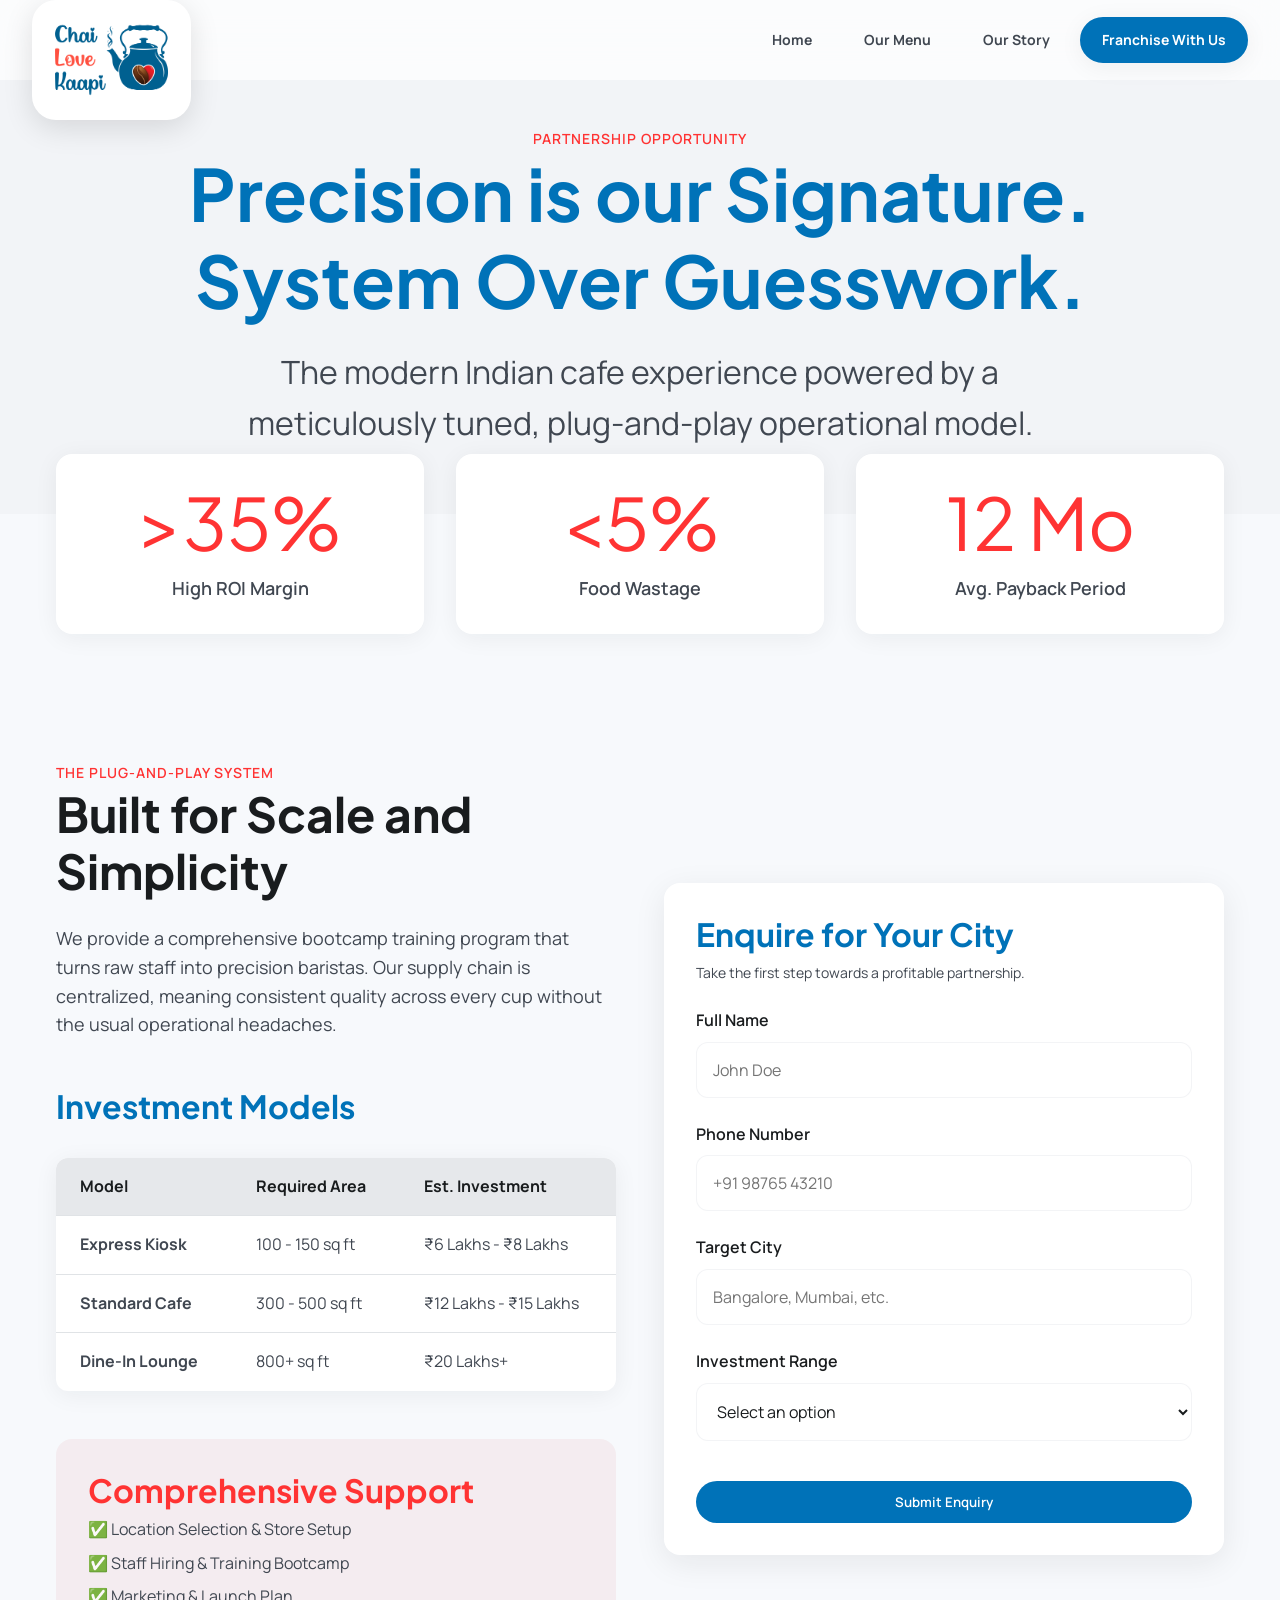
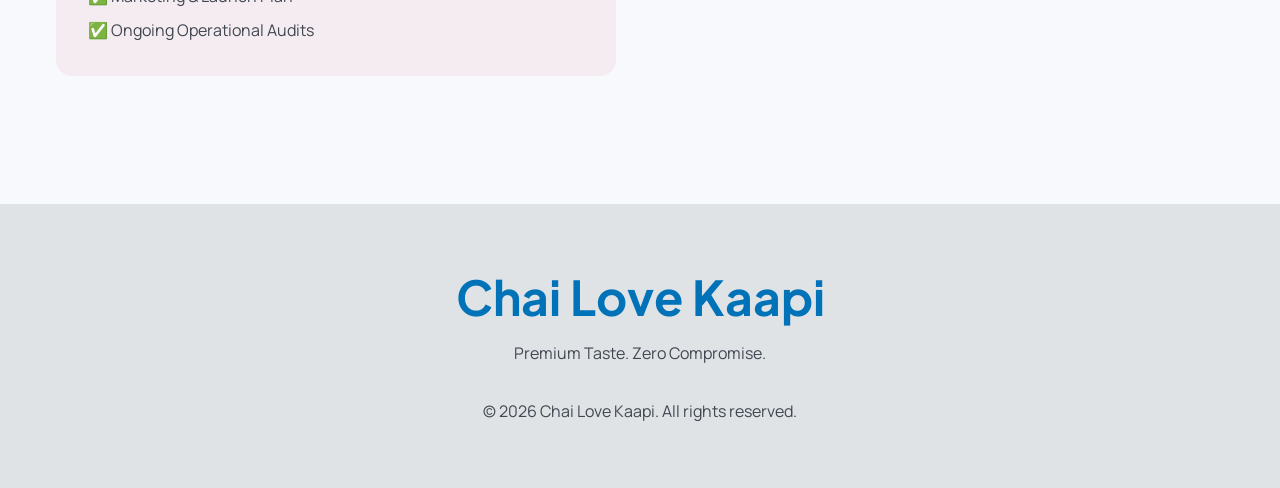
==== franchise/index.html @ 34c56fc8 "restructred folder path for better URL" ====
<!DOCTYPE html>
<html lang="en">
<head>
    <meta charset="UTF-8">
    <meta name="viewport" content="width=device-width, initial-scale=1.0">
    <title>Franchise With Us | Chai Love Kaapi</title>
    <link rel="stylesheet" href="../css/design-system.css">
    <link rel="stylesheet" href="../css/styles.css">
    <style>
        .franchise-header {
            background-color: var(--color-surface-container-low);
            padding: calc(var(--spacing-24) + var(--spacing-8)) 0 var(--spacing-16);
            text-align: center;
        }

        .franchise-header h1 {
            color: var(--color-primary);
        }

        .metric-box {
            text-align: center;
            padding: var(--spacing-8);
            background: var(--color-surface-container-lowest);
            border-radius: var(--radius-lg);
            transition: transform 0.3s;
        }

        .metric-box:hover {
            transform: translateY(-4px);
            box-shadow: var(--shadow-ambient-lg);
        }

        .metric-value {
            font-size: var(--font-size-display-lg);
            font-family: var(--font-family-headline);
            color: var(--color-secondary);
            line-height: 1;
            margin-bottom: var(--spacing-4);
        }

        .metric-label {
            font-size: var(--font-size-body-lg);
            font-weight: 600;
        }

        .model-container {
            display: flex;
            flex-wrap: wrap;
            gap: var(--spacing-12);
            align-items: center;
        }

        .model-info, .model-form {
            flex: 1;
            min-width: 300px;
        }

        .investment-table {
            width: 100%;
            border-collapse: collapse;
            margin-top: var(--spacing-8);
            background: var(--color-surface-container-lowest);
            border-radius: var(--radius-md);
            overflow: hidden;
            box-shadow: var(--shadow-ambient);
        }

        .investment-table th, .investment-table td {
            padding: var(--spacing-4) var(--spacing-6);
            text-align: left;
            border-bottom: 1px solid var(--color-surface-container-highest);
        }

        .investment-table th {
            background-color: var(--color-surface-container-high);
            font-weight: 700;
            color: var(--color-on-surface);
        }

        .investment-table tr:last-child td {
            border-bottom: none;
        }

        .sticky-form-wrapper {
            position: sticky;
            top: 100px;
            background: var(--color-surface-container-lowest);
            padding: var(--spacing-8);
            border-radius: var(--radius-lg);
            box-shadow: var(--shadow-ambient-lg);
        }

        .form-group {
            margin-bottom: var(--spacing-6);
        }

        .form-group label {
            display: block;
            margin-bottom: var(--spacing-2);
            font-family: var(--font-family-body);
            font-weight: 600;
            color: var(--color-on-surface);
        }
        
    </style>
</head>
<body>

    <!-- Navigation -->
    <nav class="glass-nav">
        <div class="logo">
            <a href="../">
                <img src="../images/logo.png" alt="Chai Love Kaapi Logo" class="protruding-logo">
            </a>
        </div>
        <div class="nav-links">
            <a href="../" class="nav-item">Home</a>
            <a href="../menu/" class="nav-item">Our Menu</a>
            <a href="../story/" class="nav-item">Our Story</a>
            <a href="./" class="nav-item active">Franchise With Us</a>
        </div>
    </nav>

    <!-- Header Section -->
    <header class="franchise-header">
        <div class="container">
            <p class="label-md">Partnership Opportunity</p>
            <h1>Precision is our Signature.<br>System Over Guesswork.</h1>
            <p style="font-size: var(--font-size-title-lg); max-width: 800px; margin: var(--spacing-6) auto 0;">
                The modern Indian cafe experience powered by a meticulously tuned, plug-and-play operational model.
            </p>
        </div>
    </header>

    <!-- Metrics -->
    <section class="container" style="margin-top: -60px; position: relative; z-index: 10;">
        <div class="grid grid-3">
            <div class="metric-box ambient-shadow">
                <div class="metric-value">>35%</div>
                <div class="metric-label">High ROI Margin</div>
            </div>
            <div class="metric-box ambient-shadow">
                <div class="metric-value">&lt;5%</div>
                <div class="metric-label">Food Wastage</div>
            </div>
            <div class="metric-box ambient-shadow">
                <div class="metric-value">12 Mo</div>
                <div class="metric-label">Avg. Payback Period</div>
            </div>
        </div>
    </section>

    <!-- Two Column Layout: Model Info & sticky Form -->
    <section class="container py-20 mt-12">
        <div class="model-container">
            
            <div class="model-info">
                <p class="label-md">The Plug-and-Play System</p>
                <h2 style="margin-bottom: var(--spacing-6);">Built for Scale and Simplicity</h2>
                <p style="font-size: var(--font-size-body-lg); margin-bottom: var(--spacing-8);">
                    We provide a comprehensive bootcamp training program that turns raw staff into precision baristas. Our supply chain is centralized, meaning consistent quality across every cup without the usual operational headaches.
                </p>

                <h3 style="color: var(--color-primary); margin-top: var(--spacing-12); margin-bottom: var(--spacing-4);">Investment Models</h3>
                <table class="investment-table">
                    <thead>
                        <tr>
                            <th>Model</th>
                            <th>Required Area</th>
                            <th>Est. Investment</th>
                        </tr>
                    </thead>
                    <tbody>
                        <tr>
                            <td><strong>Express Kiosk</strong></td>
                            <td>100 - 150 sq ft</td>
                            <td>₹6 Lakhs - ₹8 Lakhs</td>
                        </tr>
                        <tr>
                            <td><strong>Standard Cafe</strong></td>
                            <td>300 - 500 sq ft</td>
                            <td>₹12 Lakhs - ₹15 Lakhs</td>
                        </tr>
                        <tr>
                            <td><strong>Dine-In Lounge</strong></td>
                            <td>800+ sq ft</td>
                            <td>₹20 Lakhs+</td>
                        </tr>
                    </tbody>
                </table>
                
                <div style="margin-top: var(--spacing-12); padding: var(--spacing-8); background-color: rgba(184, 17, 32, 0.05); border-radius: var(--radius-lg);">
                    <h3 style="color: var(--color-secondary); margin-bottom: var(--spacing-2);">Comprehensive Support</h3>
                    <ul style="list-style: none; padding: 0;">
                        <li style="margin-bottom: var(--spacing-2);">✅ Location Selection & Store Setup</li>
                        <li style="margin-bottom: var(--spacing-2);">✅ Staff Hiring & Training Bootcamp</li>
                        <li style="margin-bottom: var(--spacing-2);">✅ Marketing & Launch Plan</li>
                        <li style="margin-bottom: 0;">✅ Ongoing Operational Audits</li>
                    </ul>
                </div>
            </div>

            <div class="model-form">
                <div class="sticky-form-wrapper">
                    <h3 style="margin-bottom: var(--spacing-2); color: var(--color-primary);">Enquire for Your City</h3>
                    <p style="margin-bottom: var(--spacing-6); font-size: var(--font-size-label-md);">Take the first step towards a profitable partnership.</p>
                    
                    <form action="#" method="POST" onsubmit="event.preventDefault(); alert('Form submitted! We will contact you shortly.');">
                        <div class="form-group">
                            <label for="name">Full Name</label>
                            <input type="text" id="name" class="ghost-input" required placeholder="John Doe">
                        </div>
                        <div class="form-group">
                            <label for="phone">Phone Number</label>
                            <input type="tel" id="phone" class="ghost-input" required placeholder="+91 98765 43210">
                        </div>
                        <div class="form-group">
                            <label for="city">Target City</label>
                            <input type="text" id="city" class="ghost-input" required placeholder="Bangalore, Mumbai, etc.">
                        </div>
                        <div class="form-group">
                            <label for="investment">Investment Range</label>
                            <select id="investment" class="ghost-input" required>
                                <option value="" disabled selected>Select an option</option>
                                <option value="kiosk">₹6L - ₹8L (Kiosk)</option>
                                <option value="standard">₹12L - ₹15L (Standard)</option>
                                <option value="dinein">₹20L+ (Dine-in)</option>
                            </select>
                        </div>
                        <button type="submit" class="btn btn-primary" style="width: 100%; margin-top: var(--spacing-4);">Submit Enquiry</button>
                    </form>
                </div>
            </div>

        </div>
    </section>

    <!-- Simple Footer -->
    <footer style="background-color: var(--color-surface-container-highest); padding: var(--spacing-16) 0; margin-top: var(--spacing-12); text-align: center;">
        <div class="container">
            <h2 style="color: var(--color-primary); margin-bottom: var(--spacing-4);">Chai Love Kaapi</h2>
            <p>Premium Taste. Zero Compromise.</p>
            <div style="margin-top: var(--spacing-8); color: var(--color-on-surface-variant);">
                &copy; 2026 Chai Love Kaapi. All rights reserved.
            </div>
        </div>
    </footer>

    <script src="../js/app.js"></script>
</body>
</html>
---- css/design-system.css ----
:root {
  /* Colors */
  --color-primary: #0072B8;
  --color-primary-container: #0089ff;
  /* adjusted to be a variant of new blue */
  --color-on-primary: #ffffff;
  --color-secondary: #FF3333;
  --color-secondary-container: #ff6666;
  /* adjusted to be a variant of new red */
  --color-on-secondary: #ffffff;
  --color-surface: #f7f9fc;
  --color-surface-container-lowest: #ffffff;
  --color-surface-container-low: #f2f4f7;
  --color-surface-container: #eceef1;
  --color-surface-container-high: #e6e8eb;
  --color-surface-container-highest: #e0e3e6;
  --color-on-surface: #191c1e;
  --color-on-surface-variant: #404751;
  --color-outline: #717882;
  --color-outline-variant: #c0c7d3;

  --color-on-secondary-fixed-variant: #FF3333;
  /* sophisticated red */

  /* Typography */
  --font-family-headline: 'Plus Jakarta Sans', sans-serif;
  --font-family-body: 'Manrope', sans-serif;

  /* Typography Scale */
  --font-size-display-lg: clamp(3rem, 5vw + 1rem, 4.5rem);
  --font-size-headline-lg: clamp(2rem, 3vw + 1rem, 3rem);
  --font-size-title-lg: clamp(1.5rem, 2vw + 1rem, 2rem);
  --font-size-body-lg: 1.125rem;
  --font-size-body-md: 1rem;
  --font-size-label-md: 0.875rem;

  /* Spacing */
  --spacing-2: 0.5rem;
  --spacing-4: 1rem;
  --spacing-6: 1.5rem;
  --spacing-8: 2rem;
  --spacing-12: 3rem;
  --spacing-16: 4rem;
  --spacing-20: 5rem;
  --spacing-24: 6rem;

  /* Elevation (Ambient Shadows & Glassmorphism) */
  --shadow-ambient: 0 4px 24px rgba(25, 28, 30, 0.06);
  --shadow-ambient-lg: 0 8px 32px rgba(25, 28, 30, 0.08);

  /* Border Radius Constraints (Tonal Layering Rule) */
  --radius-sm: 0.5rem;
  --radius-md: 0.75rem;
  --radius-lg: 1rem;
  --radius-xl: 1.5rem;
  /* Used for buttons */
}
---- css/styles.css ----
/* Global Fonts Import */
@import url('https://fonts.googleapis.com/css2?family=Manrope:wght@400;500;600;700&family=Plus+Jakarta+Sans:wght@500;600;700;800&display=swap');

/* Reset and Base Styles */
* {
  margin: 0;
  padding: 0;
  box-sizing: border-box;
}

body {
  font-family: var(--font-family-body);
  color: var(--color-on-surface-variant);
  background-color: var(--color-surface);
  line-height: 1.6;
  -webkit-font-smoothing: antialiased;
}

h1,
h2,
h3,
h4,
h5,
h6 {
  font-family: var(--font-family-headline);
  color: var(--color-on-surface);
  line-height: 1.2;
}

h1 {
  font-size: var(--font-size-display-lg);
}

h2 {
  font-size: var(--font-size-headline-lg);
}

h3 {
  font-size: var(--font-size-title-lg);
}

h3.category-title {
  color: var(--color-primary);
}

a {
  text-decoration: none;
  color: inherit;
}

/* Base Components & Rules */

/* 1. The "No-Line" Rule - strict layout without borders */
.surface-card {
  background-color: var(--color-surface-container-lowest);
  border-radius: var(--radius-lg);
  padding: var(--spacing-8);
  /* no border, soft tonal lift */
}

.surface-zone {
  background-color: var(--color-surface-container-low);
  padding: var(--spacing-16) var(--spacing-8);
}

/* 2. Glassmorphism & Elevation */
.glass-nav {
  position: fixed;
  top: 0;
  width: 100%;
  height: 80px;
  /* Fixed height for single-line nav */
  z-index: 1000;
  background-color: rgba(255, 255, 255, 0.7);
  backdrop-filter: blur(20px);
  -webkit-backdrop-filter: blur(20px);
  padding: 0 var(--spacing-8);
  display: flex;
  justify-content: space-between;
  align-items: center;
  transition: all 0.3s cubic-bezier(0.4, 0, 0.2, 1);
}

.glass-nav.scrolled {
  height: 70px;
  background-color: rgba(255, 255, 255, 0.85);
  box-shadow: 0 4px 24px rgba(25, 28, 30, 0.08);
}

.ambient-shadow {
  box-shadow: var(--shadow-ambient);
}

/* 3. Navigation Links (Uniform Style) */
.nav-links {
  display: flex;
  align-items: center;
  gap: var(--spacing-2);
}

.nav-item {
  padding: 0.6rem 1.25rem;
  font-family: var(--font-family-body);
  font-weight: 700;
  font-size: var(--font-size-label-md);
  color: var(--color-on-surface-variant);
  border-radius: var(--radius-xl);
  transition: all 0.3s ease;
  display: inline-flex;
  align-items: center;
  justify-content: center;
  text-decoration: none;
  border: 2px solid transparent;
}

.nav-item:hover {
  color: var(--color-primary);
  background-color: var(--color-surface-container-high);
}

.nav-item.active {
  background-color: var(--color-primary);
  color: var(--color-on-primary);
  border-color: var(--color-primary);
  box-shadow: var(--shadow-ambient);
}

/* 4. Logo & Protruding Effect */
.logo {
  position: relative;
  height: 100%;
  display: flex;
  align-items: center;
}

.logo a {
  display: flex;
  align-items: center;
  height: 100%;
}

.logo img.protruding-logo {
  height: 120px;
  /* Large height to protrude */
  width: auto;
  position: relative;
  top: 20px;
  /* Protrude downward */
  border-radius: 24px;
  /* Curved borders as per user request */
  background: white;
  box-shadow: 0 8px 30px rgba(0, 0, 0, 0.12);
  z-index: 1001;
  transition: all 0.3s cubic-bezier(0.175, 0.885, 0.32, 1.275);
}

.glass-nav.scrolled img.protruding-logo {
  height: 100px;
  top: 10px;
  box-shadow: 0 4px 20px rgba(0, 0, 0, 0.1);
}

/* Dark Navbar override (for Menu page) */
.glass-nav[style*="background-color: rgba(0, 29, 53"] .nav-item {
  color: var(--color-surface-container-highest);
}

.glass-nav[style*="background-color: rgba(0, 29, 53"] .nav-item:hover {
  background-color: rgba(255, 255, 255, 0.1);
  color: white;
}

.glass-nav[style*="background-color: rgba(0, 29, 53"] .nav-item.active {
  background-color: var(--color-primary-container);
  color: white;
  border-color: var(--color-primary-container);
}

/* 4. Buttons */
.btn {
  display: inline-flex;
  align-items: center;
  justify-content: center;
  padding: 0.75rem 1.5rem;
  border-radius: var(--radius-xl);
  font-family: var(--font-family-body);
  font-weight: 600;
  cursor: pointer;
  transition: all 0.3s ease;
  border: none;
}

.btn-primary {
  background-color: var(--color-primary);
  color: var(--color-on-primary);
}

.btn-primary:hover {
  background: linear-gradient(to right, var(--color-primary), var(--color-primary-container));
  transform: translateY(-2px);
  box-shadow: var(--shadow-ambient-lg);
}

.btn-secondary {
  background-color: var(--color-secondary);
  color: var(--color-on-secondary);
}

.btn-secondary:hover {
  background: linear-gradient(to right, var(--color-secondary), var(--color-secondary-container));
  transform: translateY(-2px);
  box-shadow: var(--shadow-ambient-lg);
}

.btn-outline {
  background: transparent;
  color: var(--color-on-primary);
  border: 2px solid var(--color-on-primary);
}

.btn-outline:hover {
  background-color: var(--color-on-primary);
  color: var(--color-primary);
}

/* Layout Utilities */
.container {
  max-width: 1200px;
  margin: 0 auto;
  padding: 0 var(--spacing-4);
}

.grid {
  display: grid;
  gap: var(--spacing-8);
}

.grid-3 {
  grid-template-columns: repeat(auto-fit, minmax(300px, 1fr));
}

.grid-4 {
  grid-template-columns: repeat(auto-fit, minmax(250px, 1fr));
}

.grid-2 {
  grid-template-columns: repeat(auto-fit, minmax(400px, 1fr));
}

/* Spacing Helpers */
.mt-12 {
  margin-top: var(--spacing-12);
}

.mb-12 {
  margin-bottom: var(--spacing-12);
}

.py-20 {
  padding-top: var(--spacing-20);
  padding-bottom: var(--spacing-20);
}

/* Typography Helpers */
.text-center {
  text-align: center;
}

.text-primary {
  color: var(--color-primary);
}

.text-white {
  color: var(--color-surface-container-lowest);
}

.label-md {
  font-size: var(--font-size-label-md);
  color: var(--color-on-secondary-fixed-variant);
  font-weight: 600;
  text-transform: uppercase;
  letter-spacing: 1px;
}

/* Ghost Border for Inputs */
.ghost-input {
  background-color: var(--color-surface-container-lowest);
  border: 1px solid rgba(192, 199, 211, 0.2);
  /* 20% opacity outline-variant */
  padding: 1rem;
  border-radius: var(--radius-md);
  width: 100%;
  font-family: var(--font-family-body);
  font-size: var(--font-size-body-md);
  color: var(--color-on-surface);
  transition: all 0.3s ease;
}

.ghost-input:focus {
  outline: none;
  border-color: rgba(192, 199, 211, 0.8);
  box-shadow: var(--shadow-ambient);
}

/* Floating Order Bar */
.floating-order-bar {
  position: fixed;
  bottom: var(--spacing-6);
  left: 50%;
  transform: translateX(-50%);
  background-color: rgba(255, 255, 255, 0.8);
  backdrop-filter: blur(16px);
  -webkit-backdrop-filter: blur(16px);
  padding: var(--spacing-4) var(--spacing-8);
  border-radius: var(--radius-xl);
  box-shadow: var(--shadow-ambient-lg);
  display: flex;
  align-items: center;
  gap: var(--spacing-8);
  z-index: 1000;
  width: 90%;
  max-width: 600px;
  justify-content: space-between;
}

@media (max-width: 768px) {
  .floating-order-bar {
    width: 95%;
    padding: var(--spacing-4);
    bottom: var(--spacing-4);
  }
}
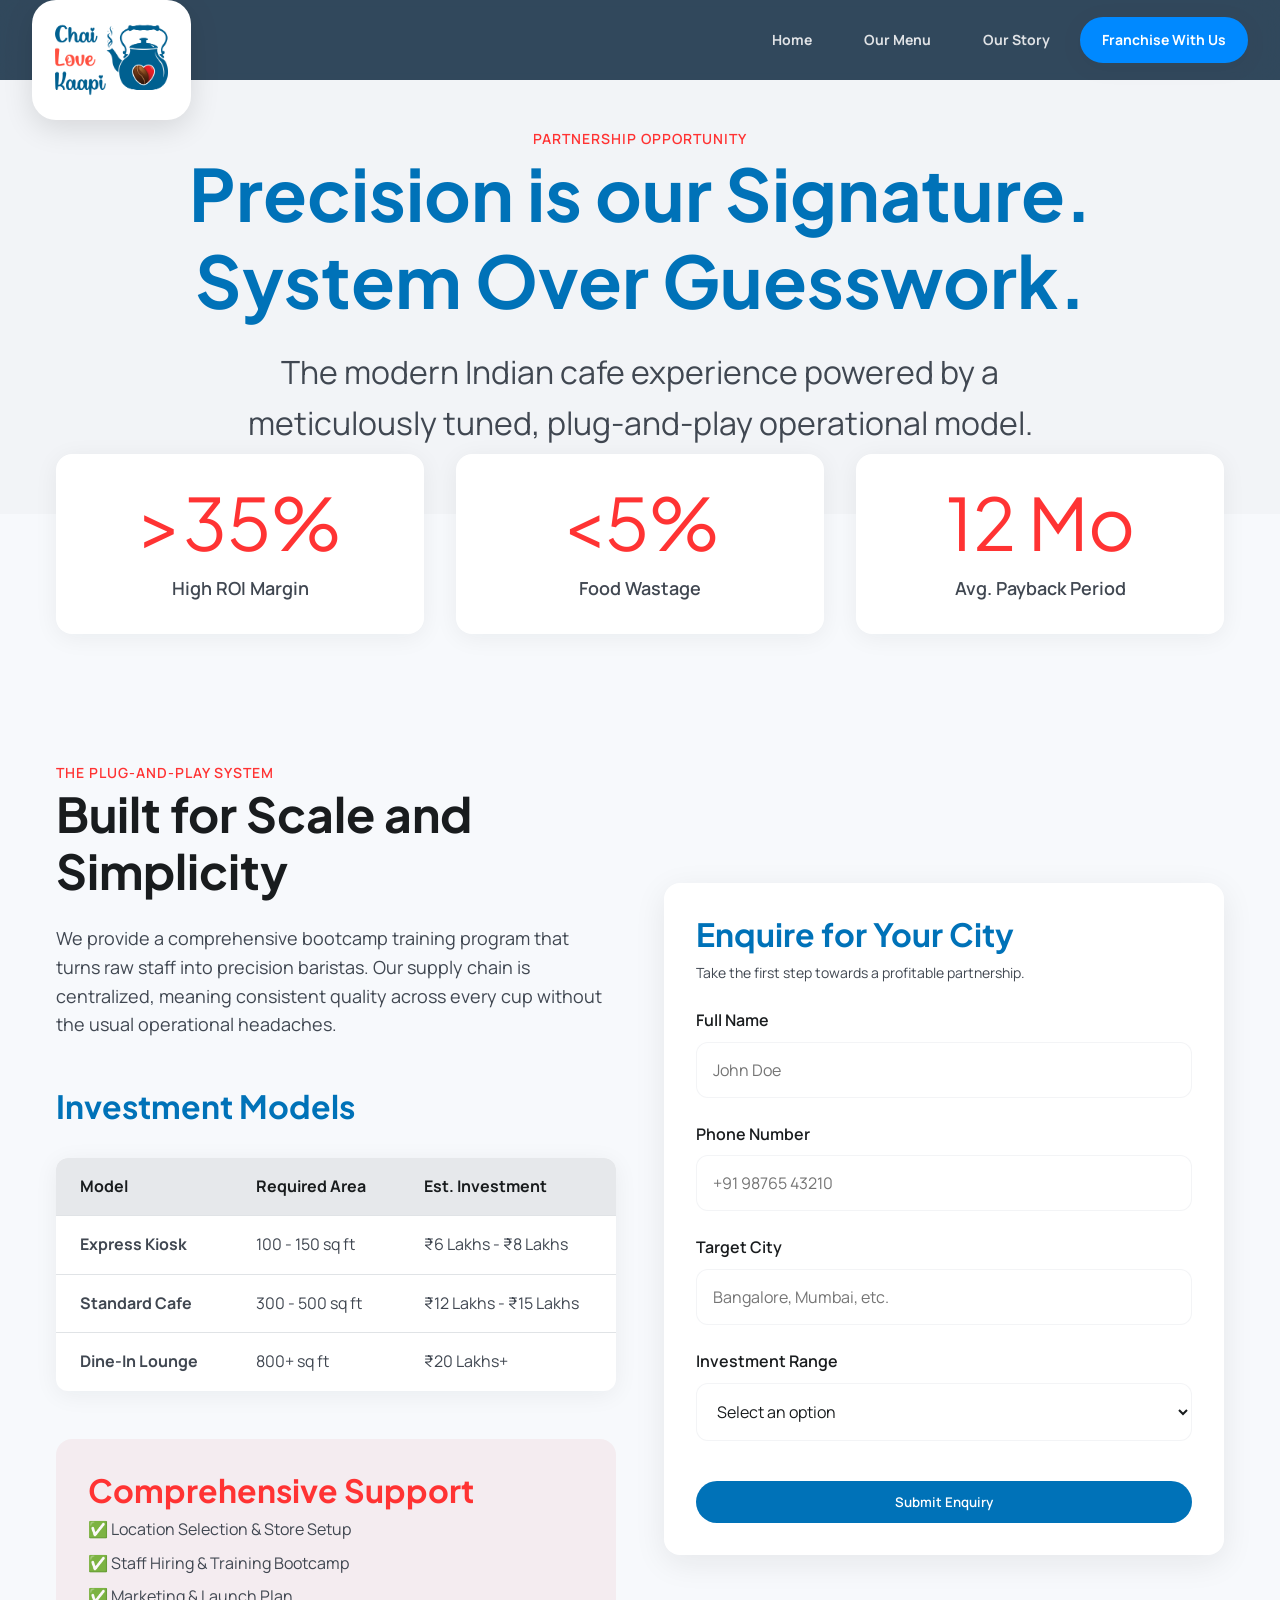
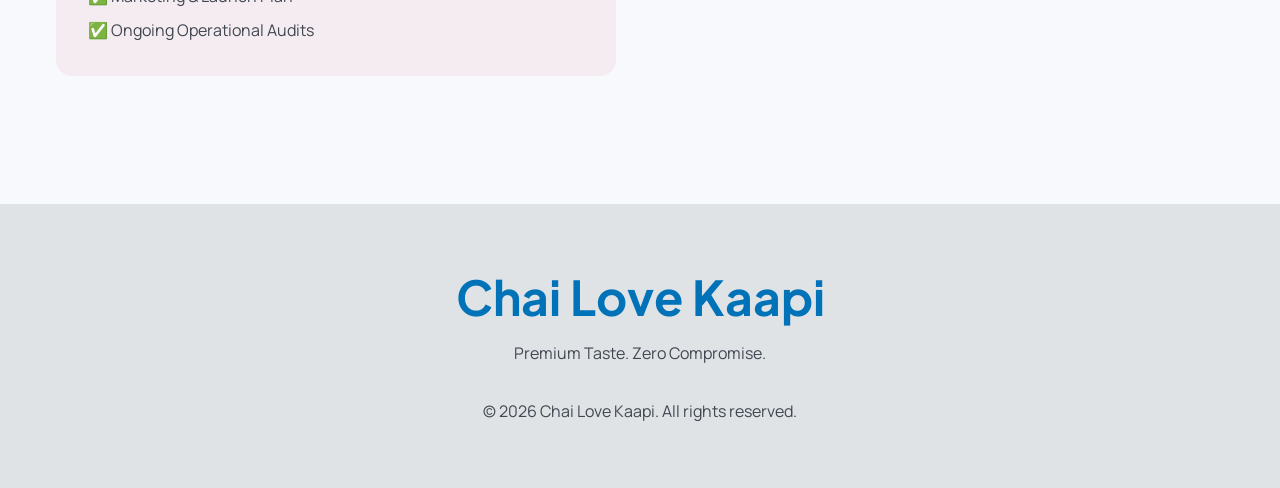
==== commit d6ea6f96: "Navbar consistency" ====
--- a/franchise/index.html
+++ b/franchise/index.html
@@ -107,7 +107,7 @@
 <body>
 
     <!-- Navigation -->
-    <nav class="glass-nav">
+    <nav class="glass-nav" style="background-color: rgba(0, 29, 53, 0.8);">
         <div class="logo">
             <a href="../">
                 <img src="../images/logo.png" alt="Chai Love Kaapi Logo" class="protruding-logo">
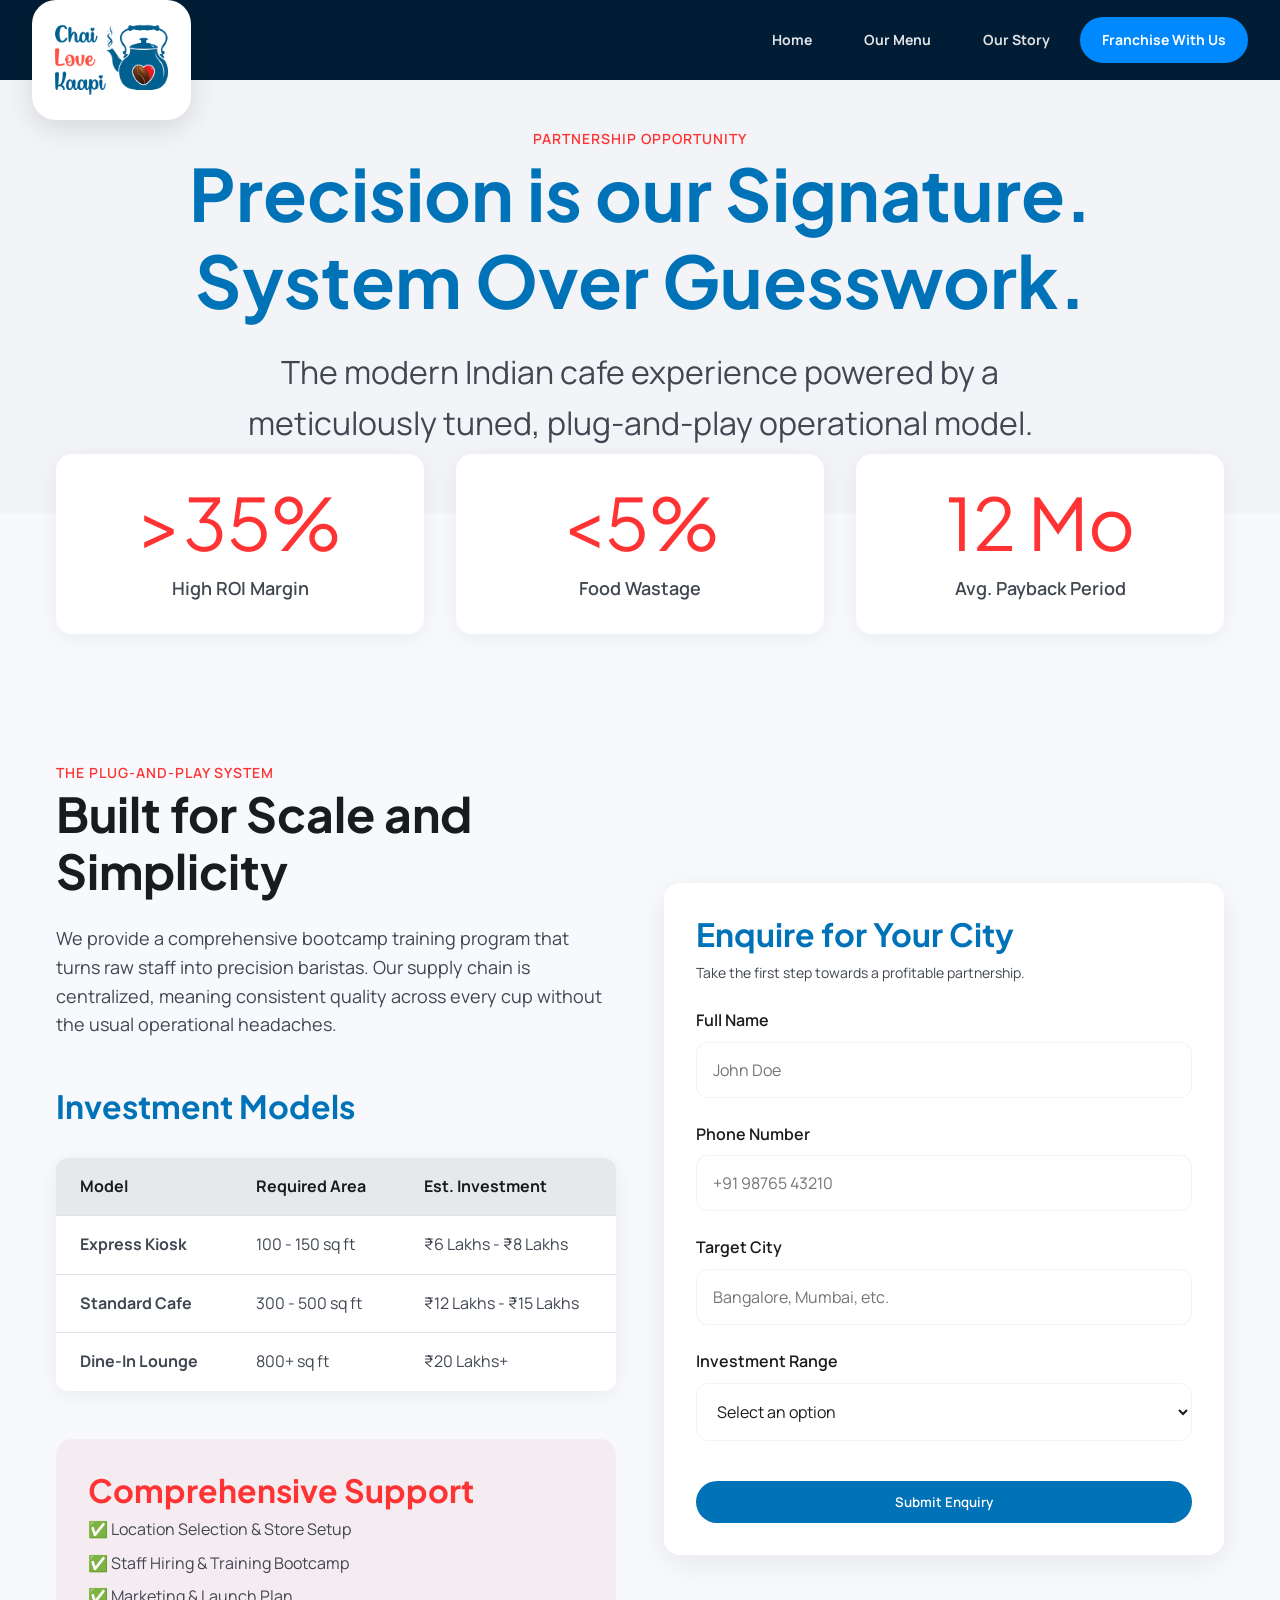
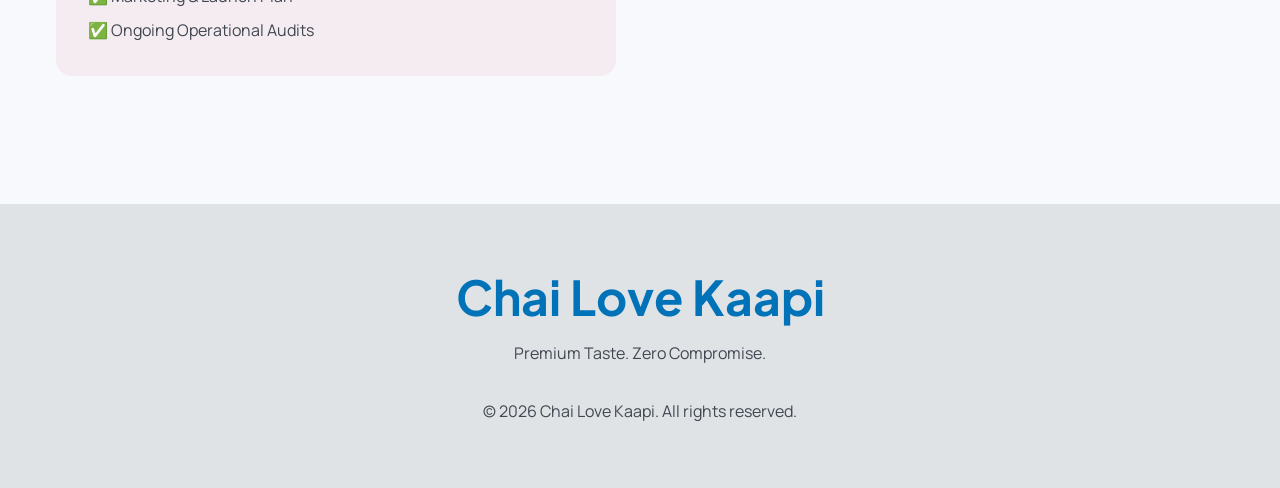
==== commit 02ee257c: "feat: standard solid navbar and responsive mobile menu" ====
--- a/franchise/index.html
+++ b/franchise/index.html
@@ -107,12 +107,13 @@
 <body>
 
     <!-- Navigation -->
-    <nav class="glass-nav" style="background-color: rgba(0, 29, 53, 0.8);">
+    <nav class="glass-nav">
         <div class="logo">
             <a href="../">
                 <img src="../images/logo.png" alt="Chai Love Kaapi Logo" class="protruding-logo">
             </a>
         </div>
+        <button class="mobile-menu-btn" aria-label="Toggle menu">☰</button>
         <div class="nav-links">
             <a href="../" class="nav-item">Home</a>
             <a href="../menu/" class="nav-item">Our Menu</a>
--- a/css/styles.css
+++ b/css/styles.css
@@ -71,9 +71,7 @@
   height: 80px;
   /* Fixed height for single-line nav */
   z-index: 1000;
-  background-color: rgba(255, 255, 255, 0.7);
-  backdrop-filter: blur(20px);
-  -webkit-backdrop-filter: blur(20px);
+  background-color: var(--color-primary-fixed-variant, rgb(0, 29, 53));
   padding: 0 var(--spacing-8);
   display: flex;
   justify-content: space-between;
@@ -83,8 +81,8 @@
 
 .glass-nav.scrolled {
   height: 70px;
-  background-color: rgba(255, 255, 255, 0.85);
-  box-shadow: 0 4px 24px rgba(25, 28, 30, 0.08);
+  background-color: var(--color-primary-fixed-variant, rgb(0, 29, 53));
+  box-shadow: 0 4px 24px rgba(0, 0, 0, 0.4);
 }
 
 .ambient-shadow {
@@ -103,7 +101,7 @@
   font-family: var(--font-family-body);
   font-weight: 700;
   font-size: var(--font-size-label-md);
-  color: var(--color-on-surface-variant);
+  color: var(--color-surface-container-highest);
   border-radius: var(--radius-xl);
   transition: all 0.3s ease;
   display: inline-flex;
@@ -114,15 +112,14 @@
 }
 
 .nav-item:hover {
-  color: var(--color-primary);
-  background-color: var(--color-surface-container-high);
+  background-color: rgba(255, 255, 255, 0.1);
+  color: white;
 }
 
 .nav-item.active {
-  background-color: var(--color-primary);
-  color: var(--color-on-primary);
-  border-color: var(--color-primary);
-  box-shadow: var(--shadow-ambient);
+  background-color: var(--color-primary-container);
+  color: white;
+  border-color: var(--color-primary-container);
 }
 
 /* 4. Logo & Protruding Effect */
@@ -160,20 +157,49 @@
   box-shadow: 0 4px 20px rgba(0, 0, 0, 0.1);
 }
 
-/* Dark Navbar override (for Menu page) */
-.glass-nav[style*="background-color: rgba(0, 29, 53"] .nav-item {
-  color: var(--color-surface-container-highest);
-}
-
-.glass-nav[style*="background-color: rgba(0, 29, 53"] .nav-item:hover {
-  background-color: rgba(255, 255, 255, 0.1);
+/* Mobile Menu Responsive Styles */
+.mobile-menu-btn {
+  display: none;
+  background: none;
+  border: none;
   color: white;
-}
-
-.glass-nav[style*="background-color: rgba(0, 29, 53"] .nav-item.active {
-  background-color: var(--color-primary-container);
-  color: white;
-  border-color: var(--color-primary-container);
+  font-size: 2rem;
+  cursor: pointer;
+  z-index: 1001;
+}
+
+@media (max-width: 768px) {
+  .mobile-menu-btn {
+    display: block;
+  }
+  
+  .nav-links {
+    position: fixed;
+    top: 80px;
+    left: 0;
+    width: 100%;
+    height: calc(100vh - 80px);
+    background-color: var(--color-primary-fixed-variant, rgb(0, 29, 53));
+    flex-direction: column;
+    justify-content: flex-start;
+    padding-top: var(--spacing-16);
+    gap: var(--spacing-6);
+    transform: translateY(-100%);
+    opacity: 0;
+    transition: transform 0.3s ease-in-out, opacity 0.3s ease-in-out;
+    pointer-events: none;
+  }
+  
+  .nav-links.active {
+    transform: translateY(0);
+    opacity: 1;
+    pointer-events: auto;
+  }
+
+  .nav-item {
+    font-size: 1.25rem;
+    width: 80%;
+  }
 }
 
 /* 4. Buttons */
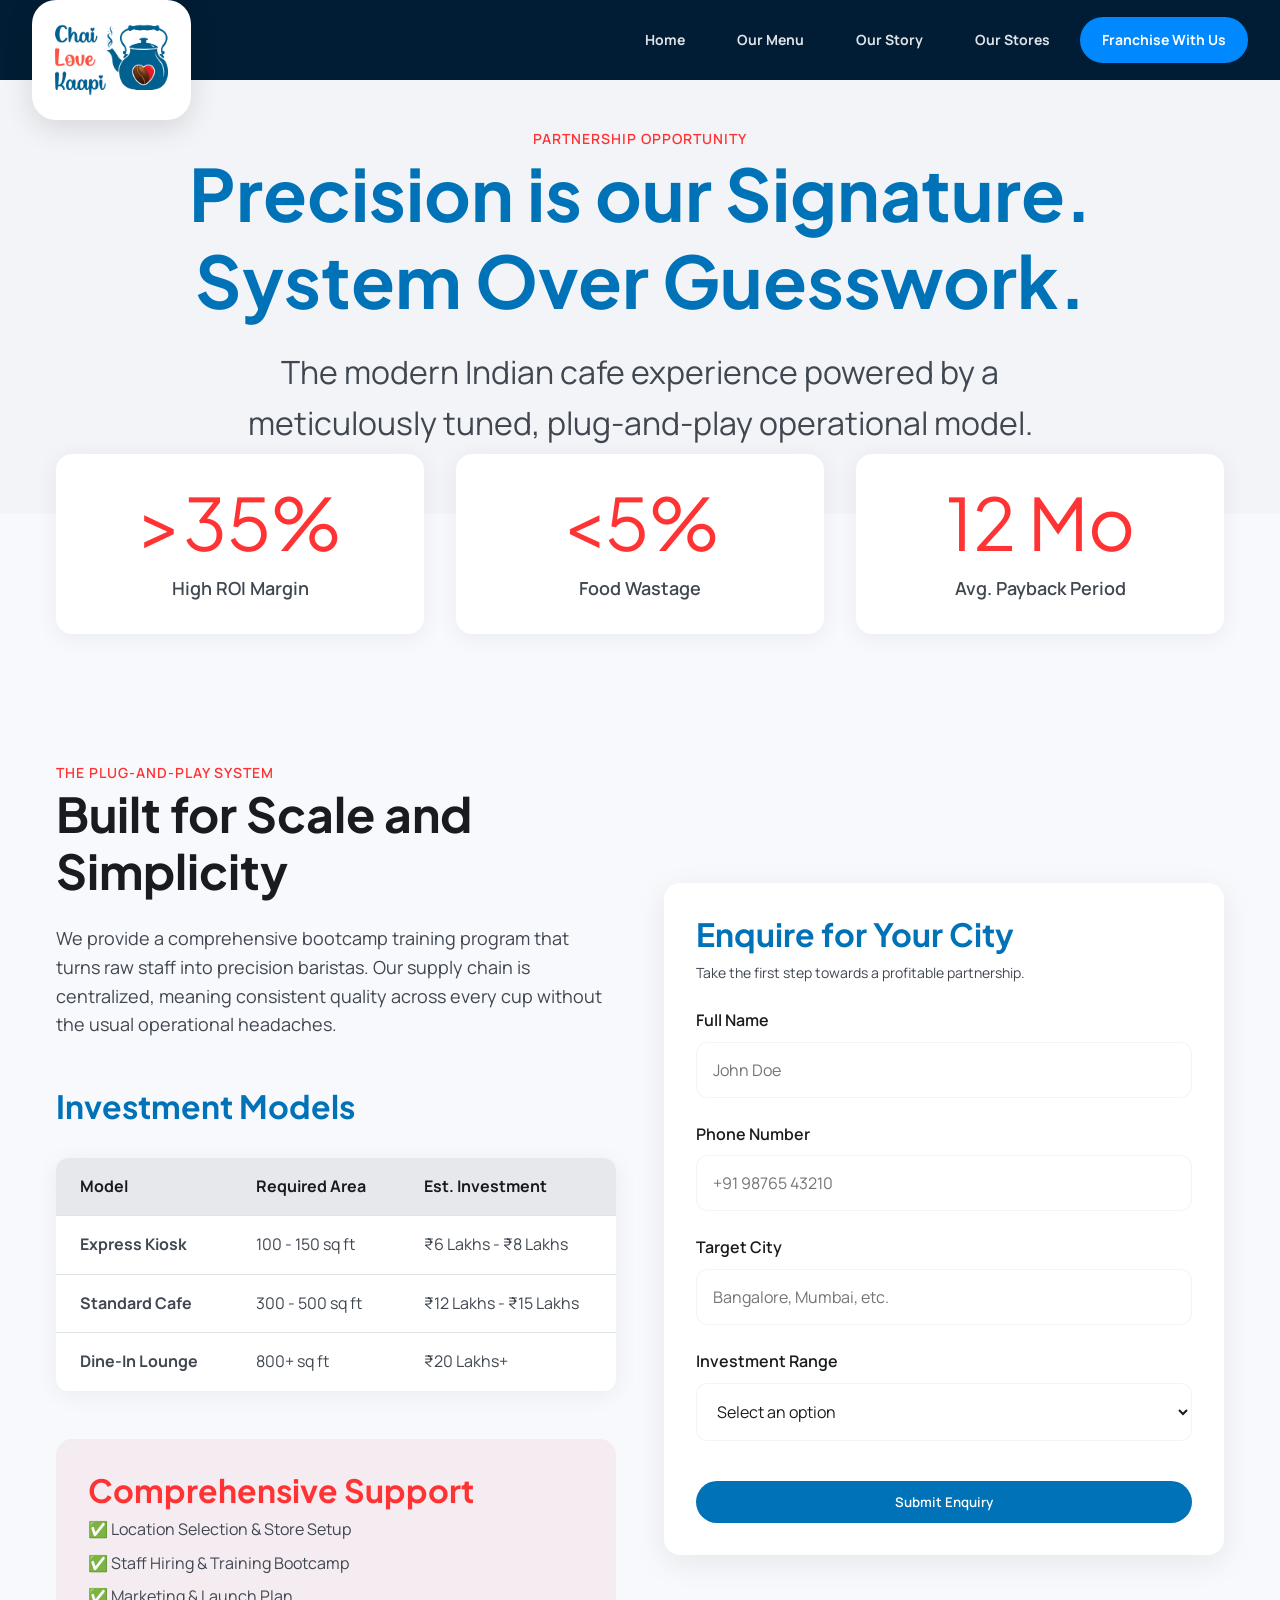
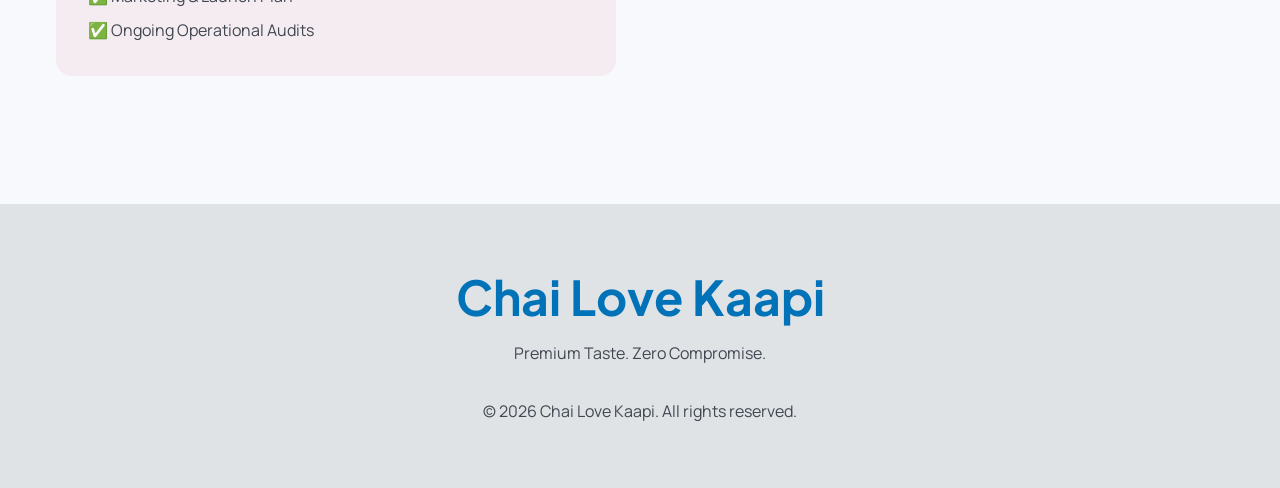
==== commit 58b2ba8a: "feat: add stores page with map widget and update global navigation" ====
--- a/franchise/index.html
+++ b/franchise/index.html
@@ -118,6 +118,7 @@
             <a href="../" class="nav-item">Home</a>
             <a href="../menu/" class="nav-item">Our Menu</a>
             <a href="../story/" class="nav-item">Our Story</a>
+            <a href="../stores/" class="nav-item">Our Stores</a>
             <a href="./" class="nav-item active">Franchise With Us</a>
         </div>
     </nav>
